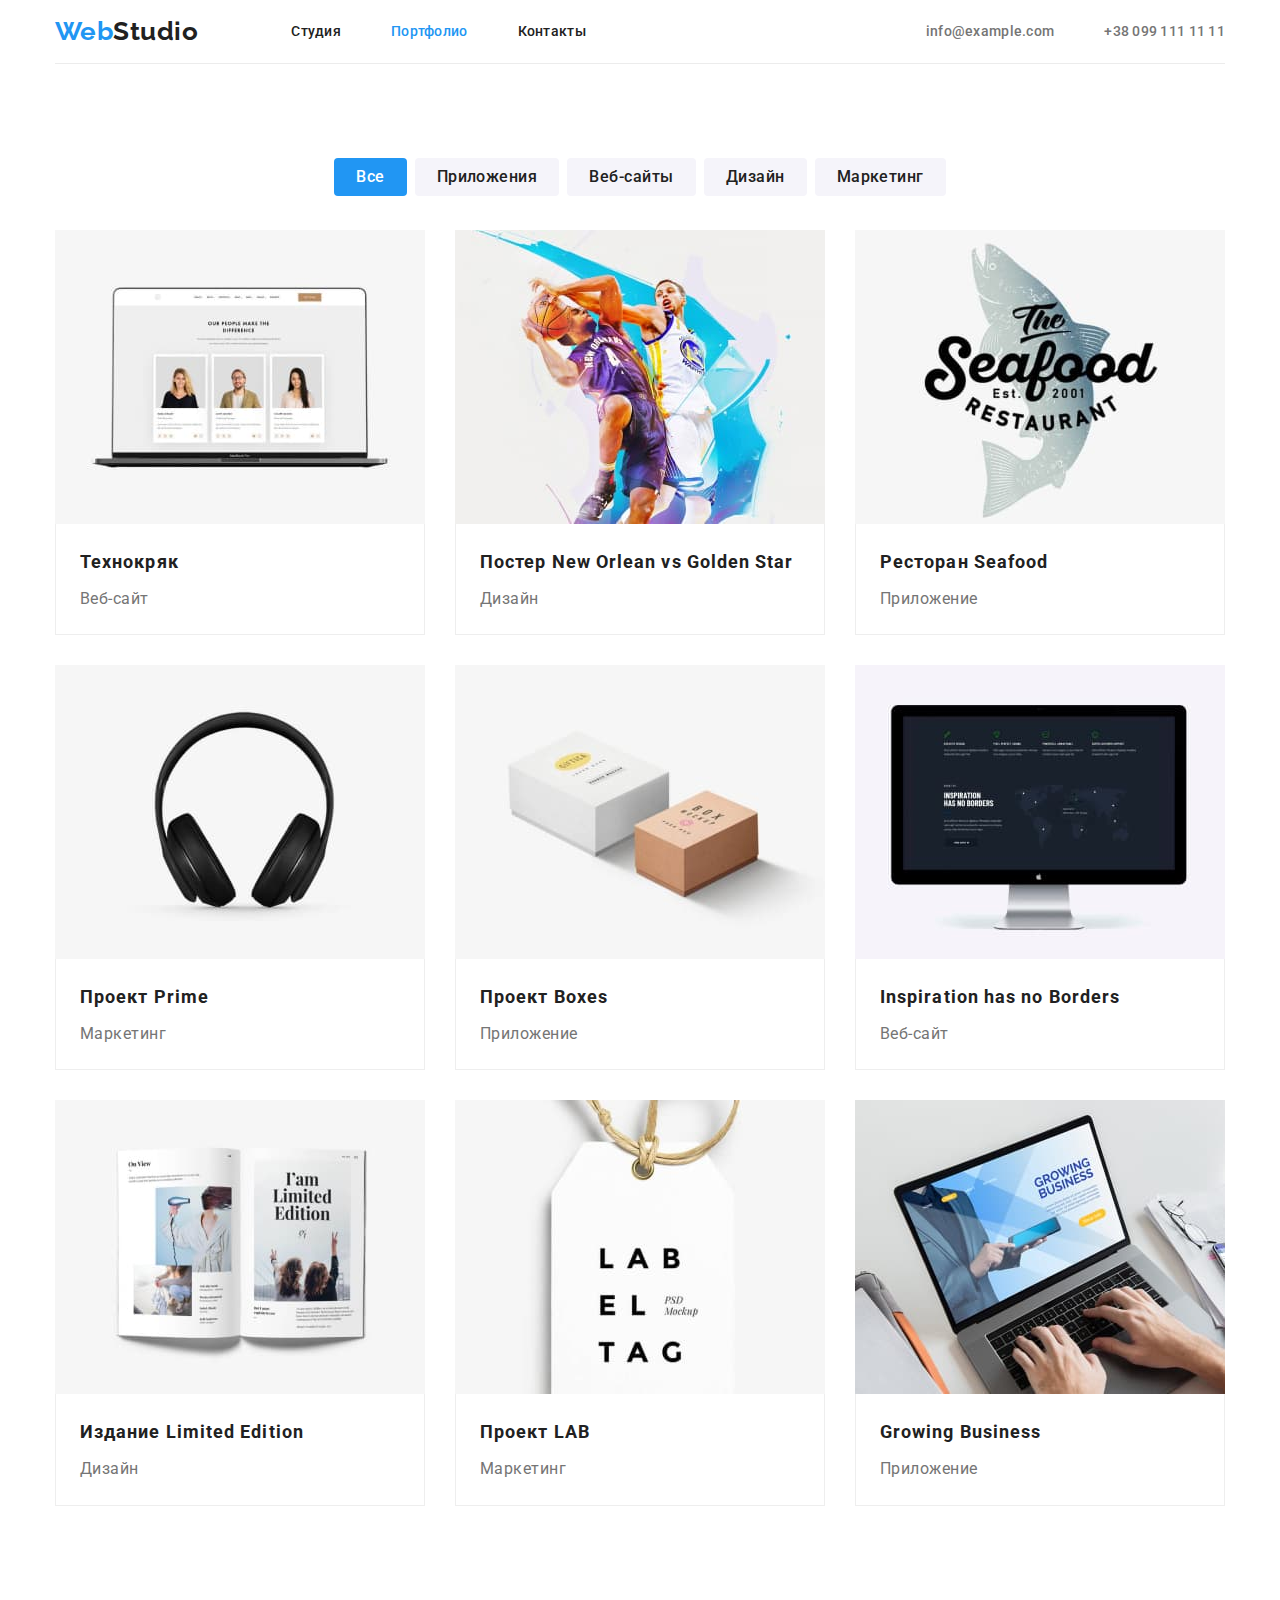
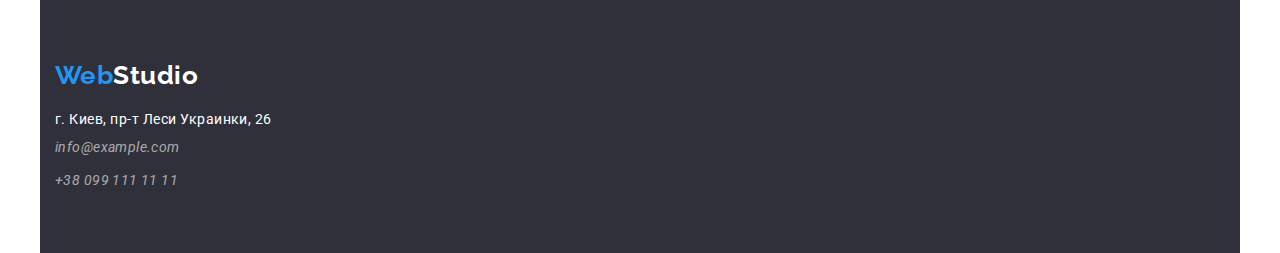
==== portfolio.html @ 0616fca8 "hw-3 31.10" ====
<!DOCTYPE html>
<html lang="en">
  <head>
    <meta charset="UTF-8" />
    <meta http-equiv="X-UA-Compatible" content="IE=edge" />
    <meta name="viewport" content="width=device-width, initial-scale=1.0" />
    <link rel="preconnect" href="https://fonts.googleapis.com" />
    <link rel="preconnect" href="https://fonts.gstatic.com" crossorigin />
    <link rel="stylesheet" href="./css/modern-normalize.css" />
    <link
      href="https://fonts.googleapis.com/css2?family=Raleway:wght@700&family=Roboto:wght@400;500;700;900&display=swap"
      rel="stylesheet"
    />
    <link rel="stylesheet" href="./css/styles.css" />
    <title>Портфолио</title>
  </head>
  <body>
    <!--Шапка-->
    <header>
      <!--Навигация сайта-->
      <div class="container">
        <section class="section nav-header">
          <nav class="main-nav">
            <a href="#" class="logo"><span>Web</span>Studio</a>
            <ul class="nav list">
              <li class="nav-content">
                <a href="index.html" class="nav-title">Cтудия</a>
              </li>
              <li class="nav-content">
                <a href="portfolio.html" class="nav-title-page">Портфолио</a>
              </li>
              <li class="nav-content">
                <a href="#" class="nav-title">Контакты</a>
              </li>
            </ul>

            <!--Авторизация на сайте-->
            <ul class="auth-nav list">
              <li class="auth-nav-content">
                <a href="mailto:info@example.com" class="auth-nav-link"
                  >info@example.com</a
                >
              </li>
              <li class="auth-nav-content">
                <a href="tel:+380991111111" class="auth-nav-link"
                  >+38 099 111 11 11</a
                >
              </li>
            </ul>
          </nav>
        </section>
      </div>
    </header>

    <main>
      <div class="container">
        <section class="section">
          <div class="filter-header">
            <h1 class="visually-hidden">Портфолио</h1>
            <!--Фильтр-->
            <h2 class="visually-hidden">наши работы</h2>
            <ul class="filter list">
              <li class="filter-link">
                <button class="filter-button-page" type="button">Все</button>
              </li>
              <li class="filter-link">
                <button class="filter-button" type="button">Приложения</button>
              </li>
              <li class="filter-link">
                <button class="filter-button" type="button">Веб-сайты</button>
              </li>
              <li class="filter-link">
                <button class="filter-button" type="button">Дизайн</button>
              </li>
              <li class="filter-link">
                <button class="filter-button" type="button">Маркетинг</button>
              </li>
            </ul>
          </div>
          <!--Наши работы-->

          <div class="our-work-heading">
            <ul class="our-work list">
              <li class="our-work-link">
                <a href="#" class="our-work-heading">
                  <img
                    src=".//images/portfolio/desktop.jpg"
                    alt="Ноутбук"
                    width="370"
                  />
                  <div class="poster-title">
                    <h3 class="our-work-title">Технокряк</h3>
                    <p class="our-work-text">Веб-сайт</p>
                  </div>
                </a>
              </li>

              <li class="our-work-link">
                <a href="#" class="our-work-heading">
                  <img
                    src=".//images/portfolio/basketball_players.jpg"
                    alt="Баскетболисты"
                    width="370"
                  />
                  <div class="poster-title">
                    <h3 class="our-work-title">
                      Постер New Orlean vs Golden Star
                    </h3>
                    <p class="our-work-text">Дизайн</p>
                  </div>
                </a>
              </li>

              <li class="our-work-link">
                <a href="#" class="our-work-heading">
                  <img
                    src=".//images/portfolio/logo_restaurant.jpg"
                    alt="Ресторан Seafood"
                    width="370"
                  />
                  <div class="poster-title">
                    <h3 class="our-work-title">Ресторан Seafood</h3>
                    <p class="our-work-text">Приложение</p>
                  </div>
                </a>
              </li>

              <li class="our-work-link">
                <a href="#" class="our-work-heading">
                  <img
                    src=".//images/portfolio/headphones.jpg"
                    alt="Проект Prime"
                    width="370"
                  />
                  <div class="poster-title">
                    <h3 class="our-work-title">Проект Prime</h3>
                    <p class="our-work-text">Маркетинг</p>
                  </div>
                </a>
              </li>

              <li class="our-work-link">
                <a href="#" class="our-work-heading">
                  <img
                    src=".//images/portfolio/two_boxes.jpg"
                    alt="Проект Boxes"
                    width="370"
                  />
                  <div class="poster-title">
                    <h3 class="our-work-title">Проект Boxes</h3>
                    <p class="our-work-text">Приложение</p>
                  </div>
                </a>
              </li>

              <li class="our-work-link">
                <a href="#" class="our-work-heading">
                  <img
                    src=".//images/portfolio/monoblock.jpg"
                    alt="Моноблок"
                    width="370"
                  />
                  <div class="poster-title">
                    <h3 class="our-work-title">Inspiration has no Borders</h3>
                    <p class="our-work-text">Веб-сайт</p>
                  </div>
                </a>
              </li>

              <li class="our-work-link">
                <a href="#" class="our-work-heading">
                  <img
                    src=".//images/portfolio/magazine.jpg"
                    alt="Журнал"
                    width="370"
                  />
                  <div class="poster-title">
                    <h3 class="our-work-title">Издание Limited Edition</h3>
                    <p class="our-work-text">Дизайн</p>
                  </div>
                </a>
              </li>

              <li class="our-work-link">
                <a href="#" class="our-work-heading">
                  <img
                    src=".//images/portfolio/plate.jpg"
                    alt="Табличка"
                    width="370"
                  />
                  <div class="poster-title">
                    <h3 class="our-work-title">Проект LAB</h3>
                    <p class="our-work-text">Маркетинг</p>
                  </div>
                </a>
              </li>

              <li class="our-work-link">
                <a href="#" class="our-work-heading">
                  <img
                    src=".//images/portfolio/working_on_a_laptop.jpg"
                    alt="Работа на ноутбуке"
                    width="370"
                  />
                  <div class="poster-title">
                    <h3 class="our-work-title">Growing Business</h3>
                    <p class="our-work-text">Приложение</p>
                  </div>
                </a>
              </li>
            </ul>
          </div>
        </section>
      </div>
    </main>
    <!--Подвал-->
    <footer class="footer container">
      <container class="footer-heading">
        <a href="#" class="logo-footer"><span>Web</span>Studio</a>
        <address>
          <p class="address-footer">г. Киев, пр-т Леси Украинки, 26</p>
          <ul class="footer-info list">
            <li class="link">
              <a href="mailto:info@example.com" class="footer-info-link"
                >info@example.com</a
              >
            </li>
            <li class="link">
              <a href="tel:+380991111111" class="footer-info-link"
                >+38 099 111 11 11</a
              >
            </li>
          </ul>
        </address>
      </container>
    </footer>
  </body>
</html>
---- css/styles.css ----
:root {
    --primary-text-color: #757575;
    --secondary-text-color: #212121;
    --accent: #2196f3;
    --pirmary-background-color: #ffff;
    --secondary-background-color: #f5f4fa;
    --third-background-color: #2F303A;
}

html {
    box-sizing: border-box;
}

*, *::before, *::after {
    box-sizing: inherit;
}

h1, h2, h3, p, ul {
    margin: 0;
    padding: 0;
}

body {
    background-color: var(--pirmary-background-color);
    color: var(--primary-text-color);
    font-family: roboto, sans-serif;
    letter-spacing: 0.03em;
}

img {
    max-width: 100%;
    display: block;
}

.container {
    width: 1200px;
    margin: 0 auto;
    padding: 0px 15px;
}

.section {
    padding-top: 94px;
    padding-bottom: 94px;
}

.list {
    list-style: none;
}

.visually-hidden {
    position: absolute;
    width: 1px;
    height: 1px;
    margin: -1px;
    border: 0;
    padding: 0;
    white-space: nowrap;
    clip-path: inset(100%);
    clip: rect(0 0 0 0);
    overflow: hidden;
}

/*Навигация сайта*/

.main-nav {
    display: flex;
    align-items: center;
    padding: 16px 0px;
    border-bottom: 1px solid #ECECEC;
}

.nav {
    display: flex;
}

.nav-header {
    padding-bottom: 0px;
    padding-top: 0px;
}

.nav-title {
    color: var(--secondary-text-color);
    text-decoration: none;
    font-weight: 500;
    Font-size: 14px;
    Line-height: 1.33;
    Letter-spacing: 0.02em;
}

.nav-content {
    margin-right: 50px;
}

.nav-content:last-child {
    margin-right: 0px;
}

.nav-title-page {
    color: var(--accent);
    text-decoration: none;
    font-weight: 500;
    Font-size: 14px;
    Line-height: 1.33;
    Letter-spacing: 0.02em;
}

.nav-title:hover, .nav-title:focus {
    color: var(--accent);
}

.logo {
    margin-right: 93px;
    color: var(--secondary-text-color);
    Font-family: Raleway, sans-serif;
    font-weight: 700;
    Font-size: 26px;
    Line-height: 1.19;
    text-decoration: none;
}

.logo span {
    color: var(--accent);
}

/*Авторизация на сайте*/

.auth-nav {
    display: flex;
    margin-left: auto;
}

.auth-nav-content {
    margin-right: 50px;
}

.auth-nav-content:last-child {
    margin-right: 0px;
}

.auth-nav a {
    color: var(--primary-text-color);
    text-decoration: none;
    font-weight: 500;
    Font-size: 14px;
    Line-height: 1.33;
    Letter-spacing: 0.02em;
}

.auth-nav a:focus, .auth-nav a:hover {
    color: var(--accent);
}

/*Содержание сайта*/

/*заголовок*/

.page-heading {
    background-color: var(--third-background-color);
    text-align: center;
    margin: auto;
    padding-top: 200px;
    padding-bottom: 200px;
}

.page-title {
    max-width: 696px;
    margin: auto;
    text-transform: uppercase;
    color: var(--pirmary-background-color);
    Font-size: 44px;
    font-weight: 900;
    Line-height: 1.37;
    Letter-spacing: 0.06em;
}

.button-heading {
    margin-top: 30px;
    padding-top: 10px;
    padding-bottom: 10px;
    padding-left: 32px;
    padding-right: 32px;
    border-radius: 4px;
    font-weight: 700;
    Font-size: 16px;
    Line-height: 1.9;
    background-color: var(--accent);
    color: var(--pirmary-background-color);
    font-family: roboto, sans-serif;
    letter-spacing: 0.06em;
    cursor: pointer;
    border: none;
}

.button-heading:hover, .button-heading:focus {
    background-color: #188CE8
}

/*Наши преимущества*/

.benefits {
    padding-bottom: 0px;
}

.our-benefits-heading {
    display: flex;
}

.our-benefits-heading li {
    margin-right: 30px;
    max-width: 270px;
    justify-content: space-around
}

.our-benefits-heading li:last-child {
    margin-right: 0px;
}

.our-benefits-list {
    color: var(--secondary-text-color);
    font-weight: 700;
    Font-size: 14px;
    Line-height: 1.33;
    text-transform: uppercase;
}

.our-benefits-text {
    margin-top: 10px;
    Font-size: 14px;
    Line-height: 1.71;
}

/*Наша дейстельность*/

.activity-header {
    padding-top: 0px;
}

.our-activity-title {
    font-weight: 700;
    Font-size: 36px;
    Line-height: 1.17;
    color: var(--secondary-text-color);
    text-align: center;
}

.our-activity {
    margin-top: 50px;
    display: flex;
    justify-content: center;
}

.our-activity-item {
    margin-right: 30px;
}

.our-activity-item:last-child {
    margin-right: 0px;
}

/*Наша команда*/

.our-team {
    background-color: var(--secondary-background-color);
}

.team-members-heading {
    color: var(--secondary-text-color);
}

.our-team-title {
    font-weight: 700;
    Font-size: 36px;
    Line-height: 1.17;
    color: var(--secondary-text-color);
    text-align: center;
}

.team-members {
    max-width: 270px;
}

.our-team-heading {
    margin-top: 50px;
    display: flex;
    justify-content: center;
    align-items: center;
}

.team-members {
    border-radius: 4px;
    max-width: 270px;
    margin-right: 30px;
    background-color: var(--pirmary-background-color);
}

.team-members:last-child {
    margin-right: 0px;
}

.team-members-title {
    margin-top: 30px;
    font-weight: 500;
    font-size: 16px;
    line-height: 1.19;
    color: var(--secondary-text-color);
    text-align: center;
}

.team-members-text {
    margin-top: 10px;
    padding-bottom: 30px;
    font-size: 16px;
    line-height: 1.19;
    text-align: center;
}

/*Подвал*/

.footer {
    background-color: var(--third-background-color);
    padding-top: 60px;
    padding-bottom: 60px;
}

.logo-footer {
    color: var(--pirmary-background-color);
    Font-family: Raleway, sans-serif;
    font-weight: 700;
    Font-size: 26px;
    Line-height: 1.19;
    text-decoration: none;
}

.logo-footer span {
    color: var(--accent);
}

.footer p {
    color: var(--pirmary-background-color);
}

.footer-info-link {
    color: rgba(255, 255, 255, 0.6);
    text-decoration: none;
}

.footer-info-link:focus, .footer-info-link:hover {
    color: var(--pirmary-background-color);
}

.footer-info .link {
    margin-top: 9px;
}

.footer-info .link a {
    font-Size: 14px;
    line-height: 1.7;
    letter-spacing: 0.03em;
}

.address-footer {
    margin-top: 20px;
    font-size: 14px;
    line-height: 1.17;
    font-style: normal;
}

/*-----------------------------------------------*/

/*Портфолио*/

/*Фильтр*/

/*Наши работы*/

.our-work-heading {
    text-decoration: none;
}

.filter {
    display: flex;
    justify-content: center;
}

.filter-link {
    margin-right: 8px;
}

.filter-link:last-child {
    margin-right: 0px;
}

.filter-button {
    padding: 6px 22px;
    border-radius: 4px;
    background-color: var(--secondary-background-color);
    color: var(--secondary-text-color);
    cursor: pointer;
    border: none;
    font-family: Roboto, sans-serif;
    font-weight: 500;
    font-size: 16px;
    line-height: 1.6;
    letter-spacing: 0.03em;
}

.filter-button:hover {
    color: var(--pirmary-background-color);
    background-color: var(--accent);
}

.filter-button-page {
    padding: 6px 22px;
    border-radius: 4px;
    background-color: var(--accent);
    color: var(--pirmary-background-color);
    cursor: pointer;
    border: none;
    font-family: Roboto, sans-serif;
    font-weight: 500;
    font-size: 16px;
    line-height: 1.6;
    letter-spacing: 0.03em;
}

.our-work {
    padding: 0;
    margin: 0;
    display: flex;
    flex-wrap: wrap;
    margin-top: -30px;
    margin-left: -30px;
}

.our-work-heading {
    margin-top: 34px;
    margin-left: auto;
    margin-right: auto;
}

.our-work-link {
    flex-basis: calc(100% /3 -30px);
    margin-top: 30px;
    margin-left: 30px;
}

.poster-title {
    padding: 20px 24px;
    border-right: 1px solid #EEEEEE;
    border-bottom: 1px solid #EEEEEE;
    border-left: 1px solid #EEEEEE;
}

.our-work-title {
    color: var(--secondary-text-color);
    font-weight: 700;
    font-size: 18px;
    line-height: 2;
    Letter-spacing: 0.06em;
}

.our-work-text {
    margin-top: 4px;
    color: var(--primary-text-color);
    font-size: 16px;
    line-height: 1.9;
}
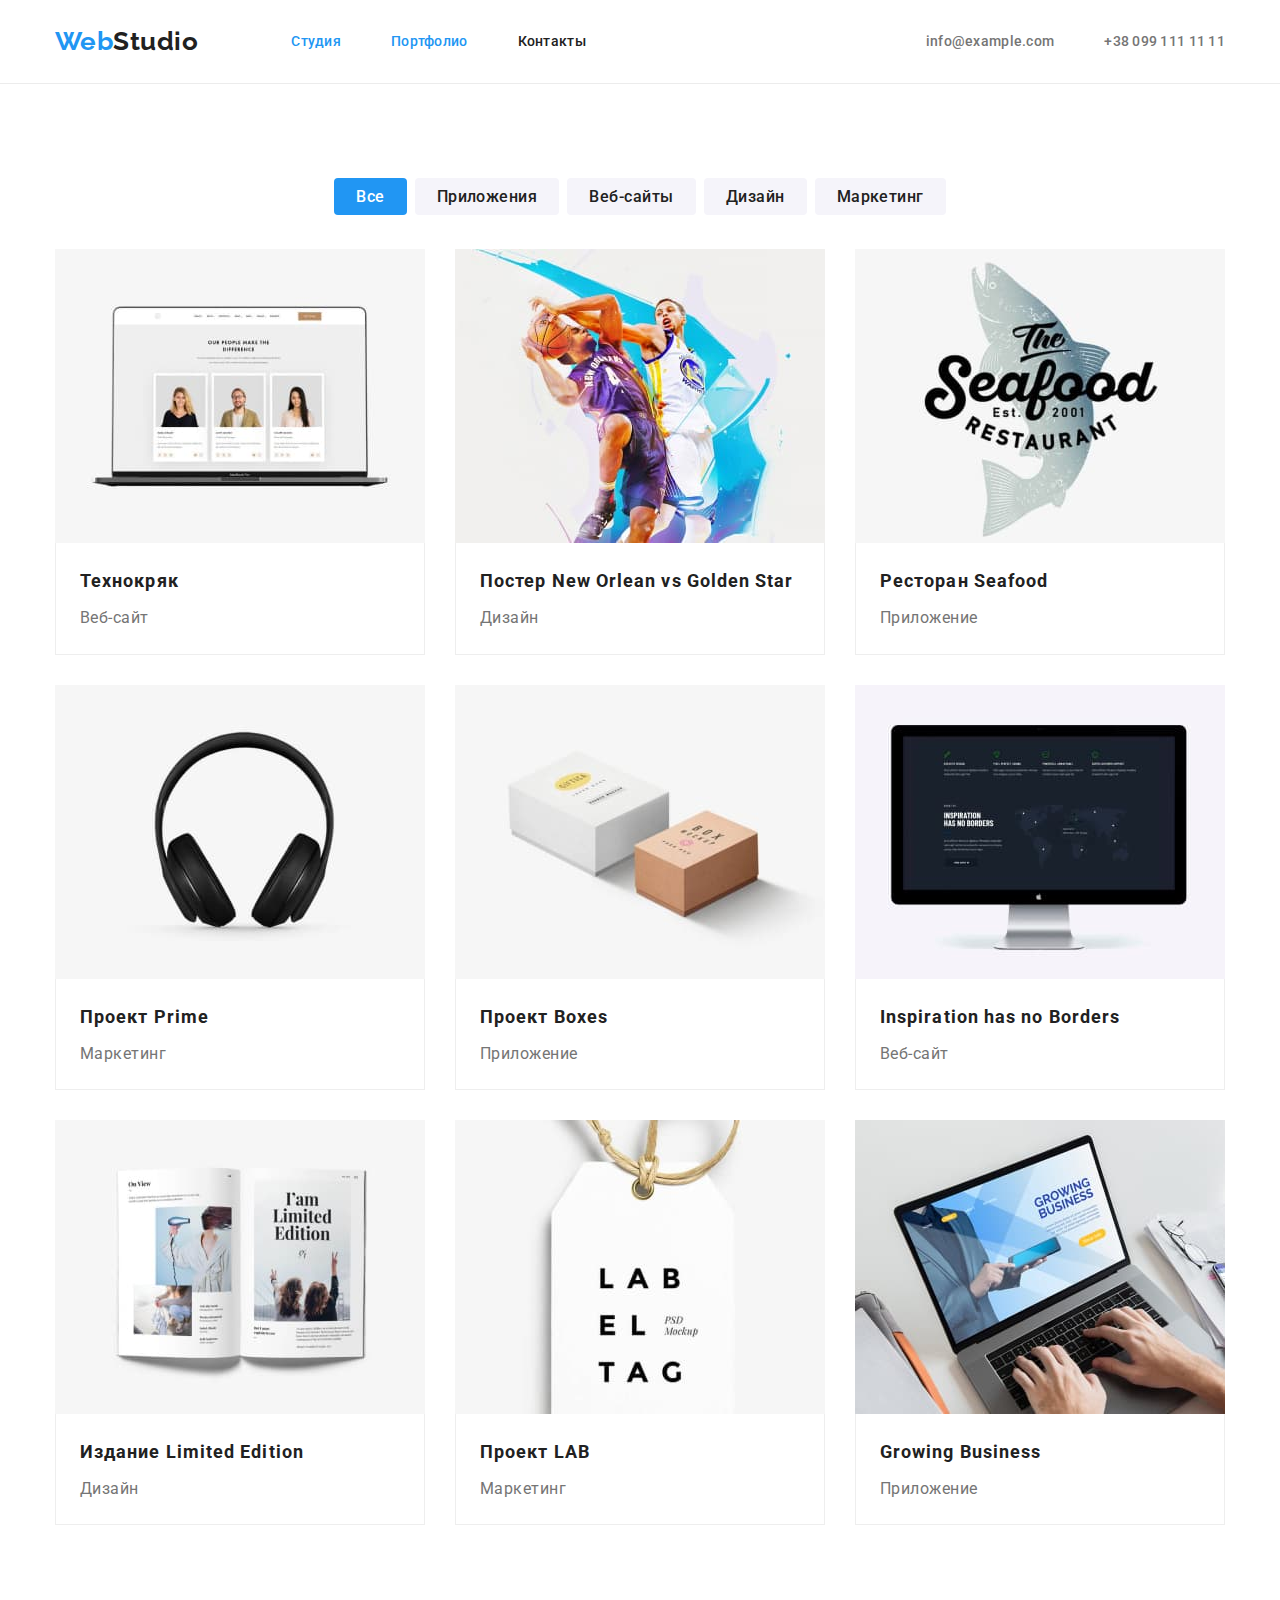
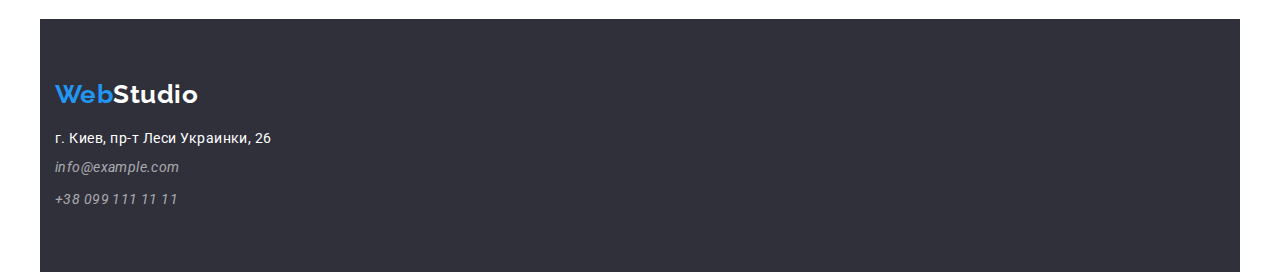
==== commit 4eaaaa93: "01/11/var2" ====
--- a/portfolio.html
+++ b/portfolio.html
@@ -19,12 +19,12 @@
     <header>
       <!--Навигация сайта-->
       <div class="container">
-        <section class="section nav-header">
+        <div class="header">
           <nav class="main-nav">
             <a href="#" class="logo"><span>Web</span>Studio</a>
             <ul class="nav list">
               <li class="nav-content">
-                <a href="index.html" class="nav-title">Cтудия</a>
+                <a href="index.html" class="nav-title-page">Cтудия</a>
               </li>
               <li class="nav-content">
                 <a href="portfolio.html" class="nav-title-page">Портфолио</a>
@@ -33,28 +33,27 @@
                 <a href="#" class="nav-title">Контакты</a>
               </li>
             </ul>
-
-            <!--Авторизация на сайте-->
-            <ul class="auth-nav list">
-              <li class="auth-nav-content">
-                <a href="mailto:info@example.com" class="auth-nav-link"
-                  >info@example.com</a
-                >
-              </li>
-              <li class="auth-nav-content">
-                <a href="tel:+380991111111" class="auth-nav-link"
-                  >+38 099 111 11 11</a
-                >
-              </li>
-            </ul>
           </nav>
-        </section>
+          <!--Авторизация на сайте-->
+          <ul class="auth-nav list">
+            <li class="auth-nav-content">
+              <a href="mailto:info@example.com" class="auth-nav-link"
+                >info@example.com</a
+              >
+            </li>
+            <li class="auth-nav-content">
+              <a href="tel:+380991111111" class="auth-nav-link"
+                >+38 099 111 11 11</a
+              >
+            </li>
+          </ul>
+        </div>
       </div>
     </header>
 
     <main>
-      <div class="container">
-        <section class="section">
+      <section class="section">
+        <div class="container">
           <div class="filter-header">
             <h1 class="visually-hidden">Портфолио</h1>
             <!--Фильтр-->
@@ -210,12 +209,12 @@
               </li>
             </ul>
           </div>
-        </section>
-      </div>
+        </div>
+      </section>
     </main>
     <!--Подвал-->
     <footer class="footer container">
-      <container class="footer-heading">
+      <div class="footer-heading">
         <a href="#" class="logo-footer"><span>Web</span>Studio</a>
         <address>
           <p class="address-footer">г. Киев, пр-т Леси Украинки, 26</p>
@@ -232,7 +231,7 @@
             </li>
           </ul>
         </address>
-      </container>
+      </div>
     </footer>
   </body>
 </html>
--- a/css/styles.css
+++ b/css/styles.css
@@ -25,6 +25,14 @@
     color: var(--primary-text-color);
     font-family: roboto, sans-serif;
     letter-spacing: 0.03em;
+}
+
+header {
+    border-bottom: 1px solid #ECECEC;
+}
+
+.header {
+    display: flex;
 }
 
 img {
@@ -62,23 +70,23 @@
 
 /*Навигация сайта*/
 
+.header {
+    display: inline-block;
+    display: flex;
+}
+
+.nav {
+    display: flex;
+}
+
 .main-nav {
     display: flex;
     align-items: center;
-    padding: 16px 0px;
-    border-bottom: 1px solid #ECECEC;
-}
-
-.nav {
-    display: flex;
-}
-
-.nav-header {
-    padding-bottom: 0px;
-    padding-top: 0px;
 }
 
 .nav-title {
+    padding: 32px 0;
+    display: block;
     color: var(--secondary-text-color);
     text-decoration: none;
     font-weight: 500;
@@ -96,6 +104,8 @@
 }
 
 .nav-title-page {
+    padding: 32px 0;
+    display: block;
     color: var(--accent);
     text-decoration: none;
     font-weight: 500;
@@ -109,6 +119,8 @@
 }
 
 .logo {
+    align-items: center;
+    display: block;
     margin-right: 93px;
     color: var(--secondary-text-color);
     Font-family: Raleway, sans-serif;
@@ -127,6 +139,7 @@
 .auth-nav {
     display: flex;
     margin-left: auto;
+    align-items: center;
 }
 
 .auth-nav-content {
@@ -154,12 +167,15 @@
 
 /*заголовок*/
 
+.heading {
+    background-color: var(--third-background-color);
+    padding-top: 200px;
+    padding-bottom: 200px;
+}
+
 .page-heading {
-    background-color: var(--third-background-color);
     text-align: center;
     margin: auto;
-    padding-top: 200px;
-    padding-bottom: 200px;
 }
 
 .page-title {
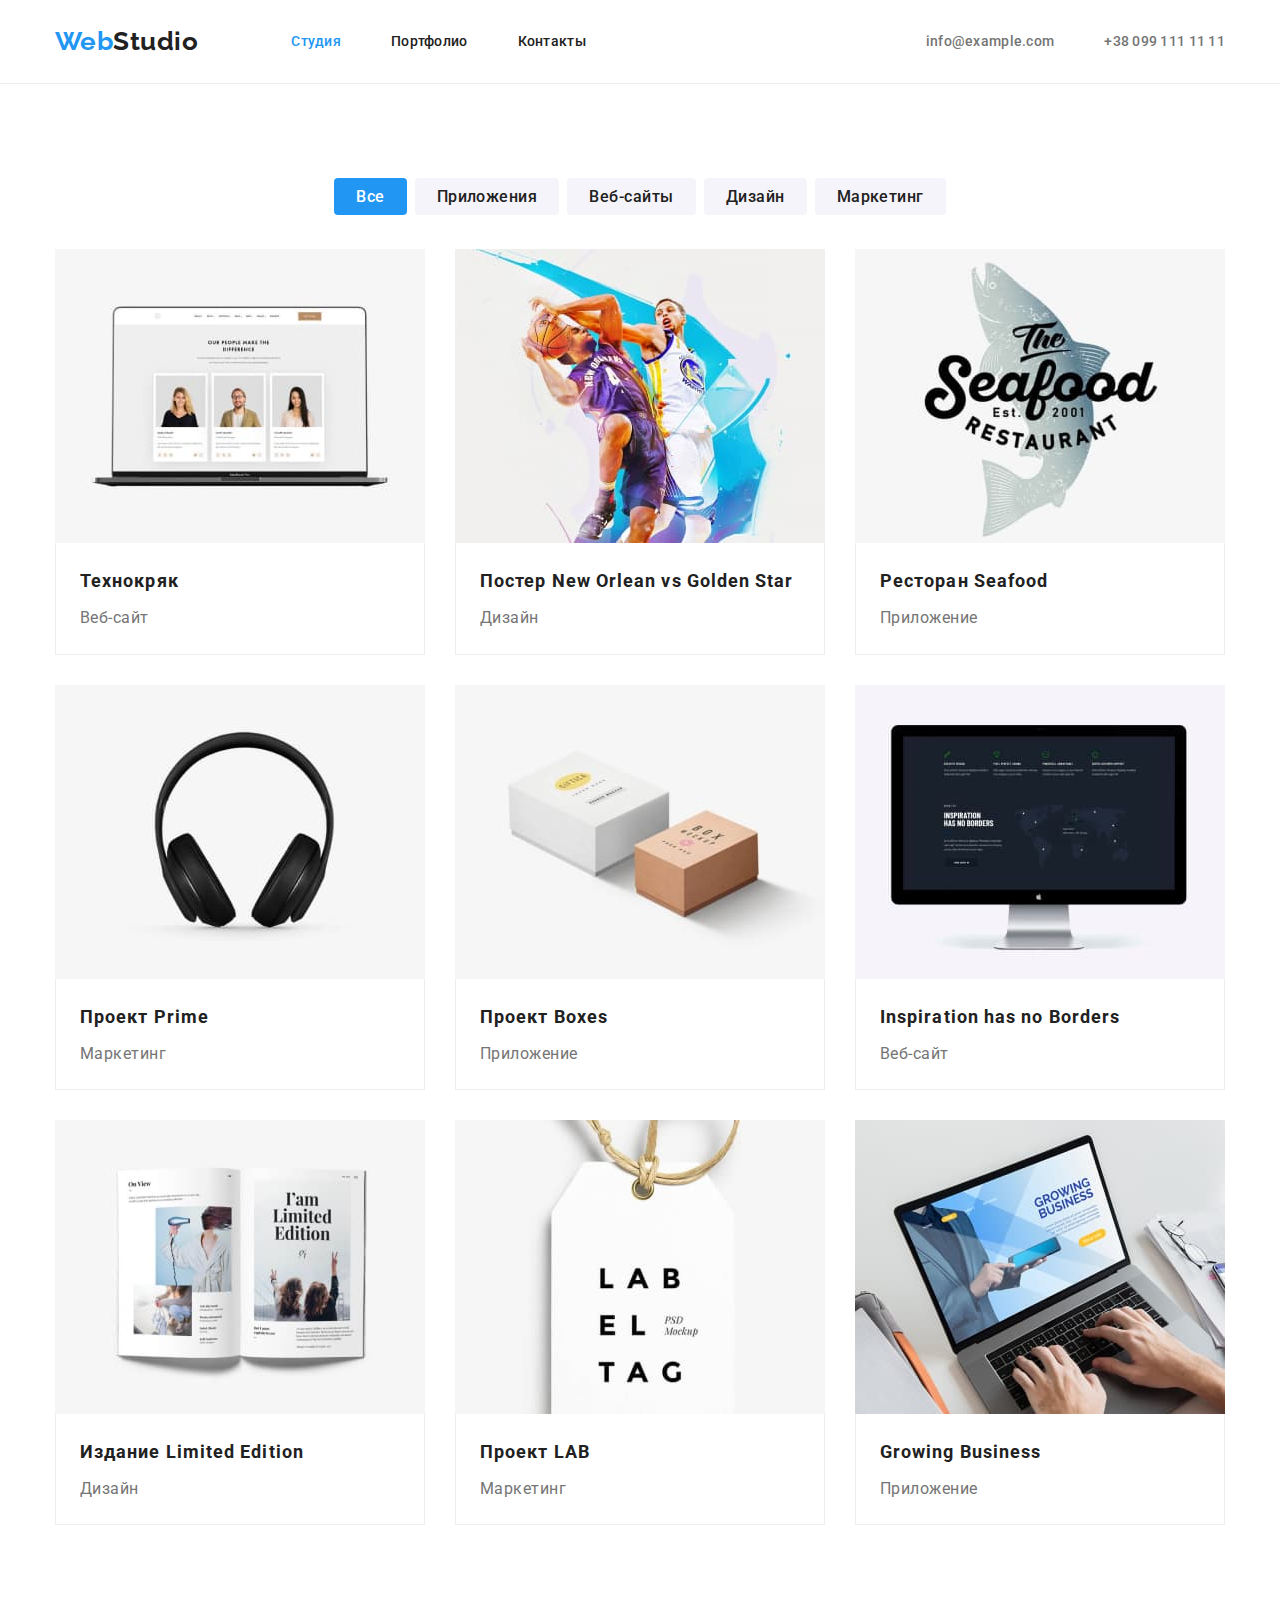
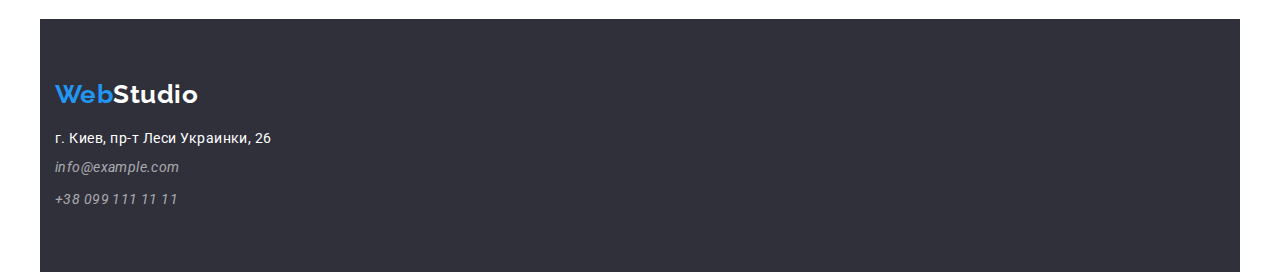
==== commit 29ea7fe0: "Update portfolio.html" ====
--- a/portfolio.html
+++ b/portfolio.html
@@ -27,7 +27,7 @@
                 <a href="index.html" class="nav-title-page">Cтудия</a>
               </li>
               <li class="nav-content">
-                <a href="portfolio.html" class="nav-title-page">Портфолио</a>
+                <a href="portfolio.html" class="nav-title">Портфолио</a>
               </li>
               <li class="nav-content">
                 <a href="#" class="nav-title">Контакты</a>
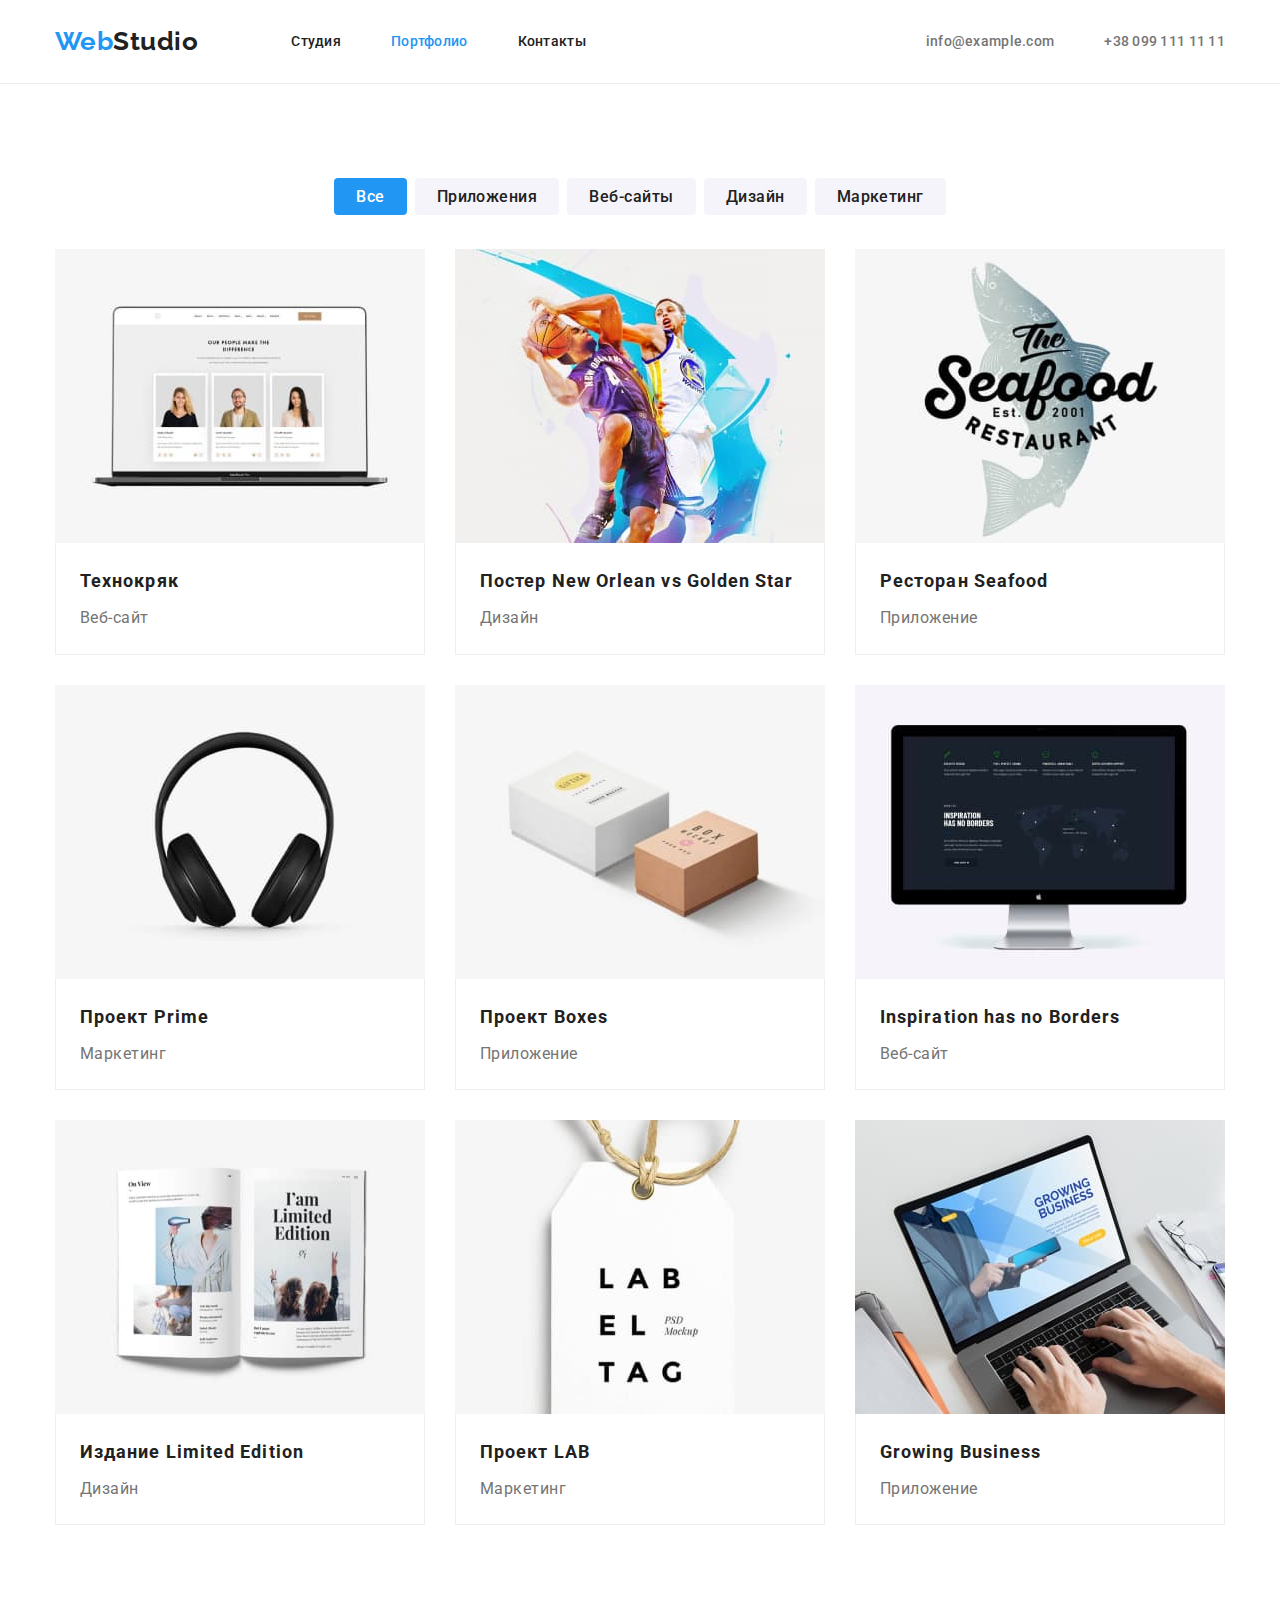
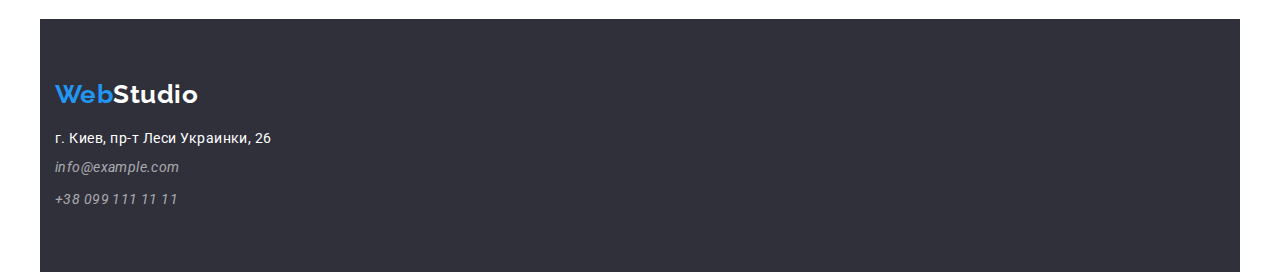
==== commit 9ccceecd: "Update portfolio.html" ====
--- a/portfolio.html
+++ b/portfolio.html
@@ -24,10 +24,10 @@
             <a href="#" class="logo"><span>Web</span>Studio</a>
             <ul class="nav list">
               <li class="nav-content">
-                <a href="index.html" class="nav-title-page">Cтудия</a>
+                <a href="index.html" class="nav-title">Cтудия</a>
               </li>
               <li class="nav-content">
-                <a href="portfolio.html" class="nav-title">Портфолио</a>
+                <a href="portfolio.html" class="nav-title-page">Портфолио</a>
               </li>
               <li class="nav-content">
                 <a href="#" class="nav-title">Контакты</a>
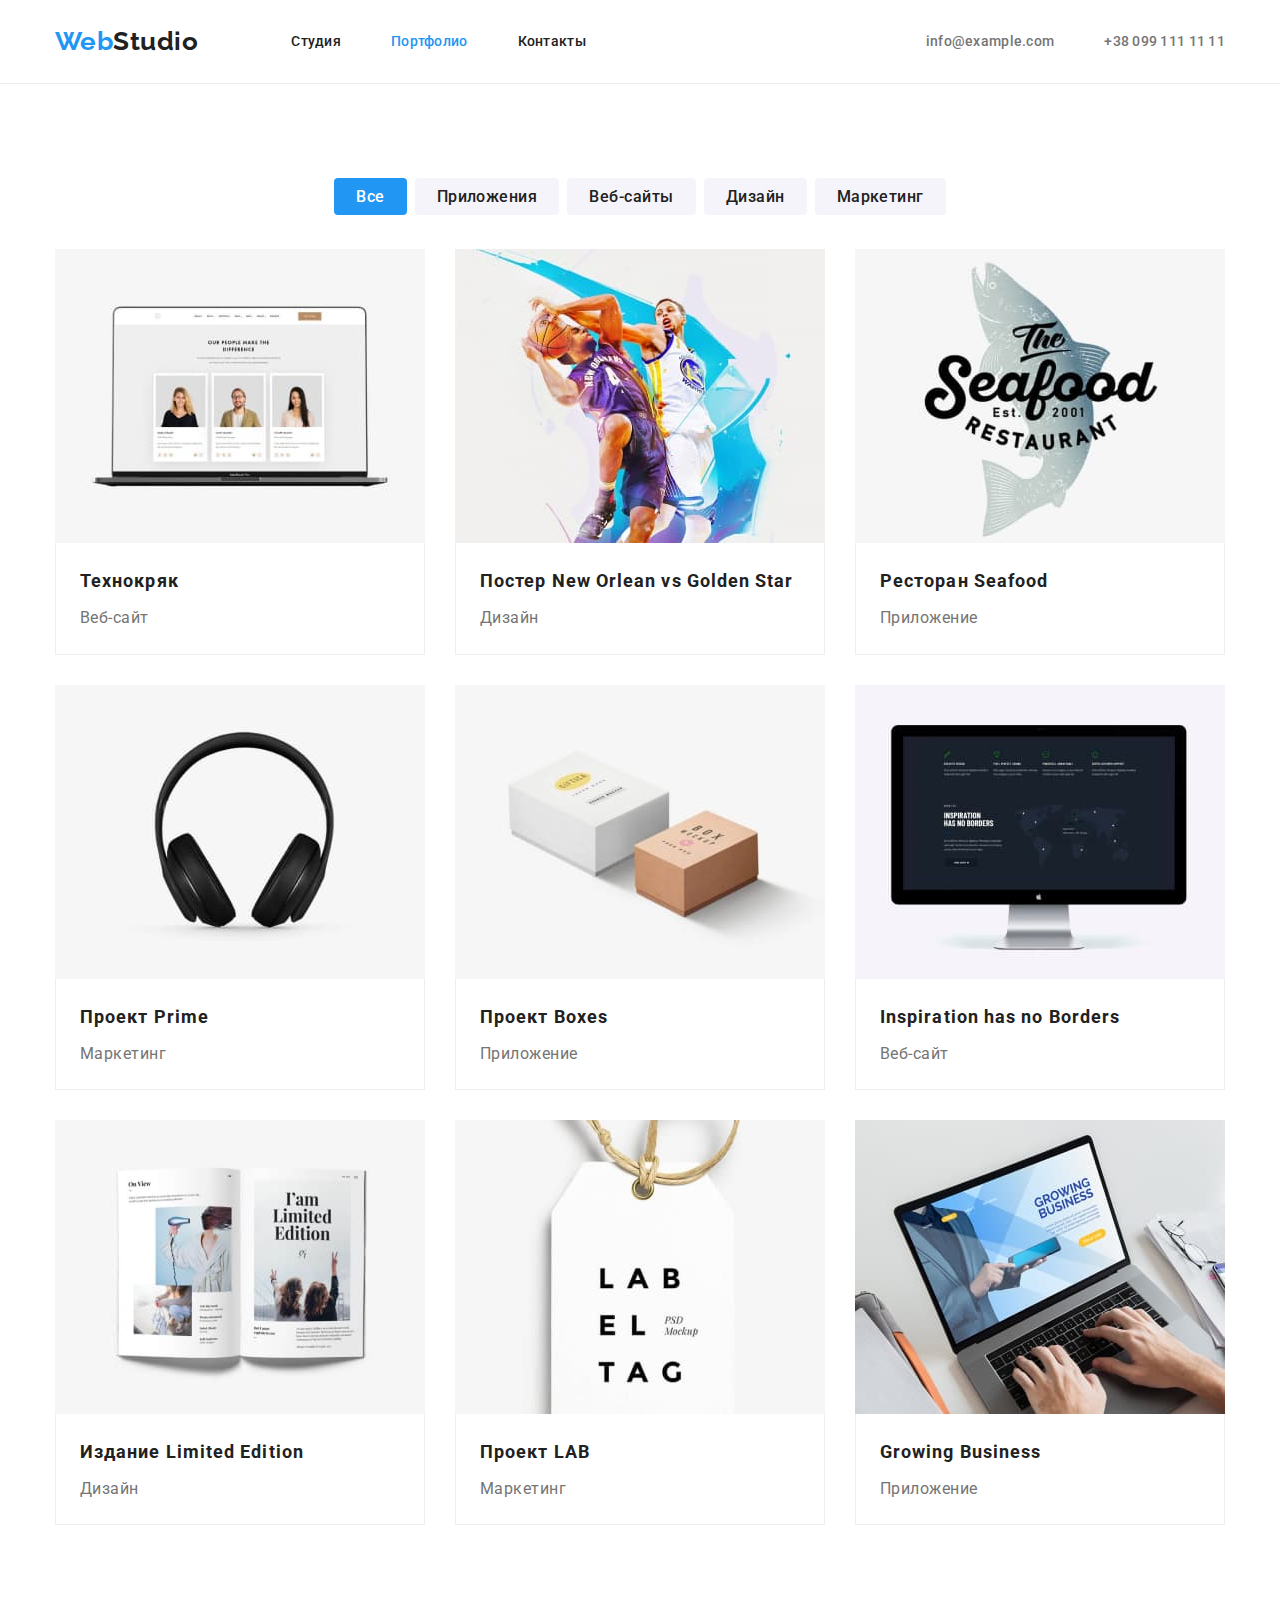
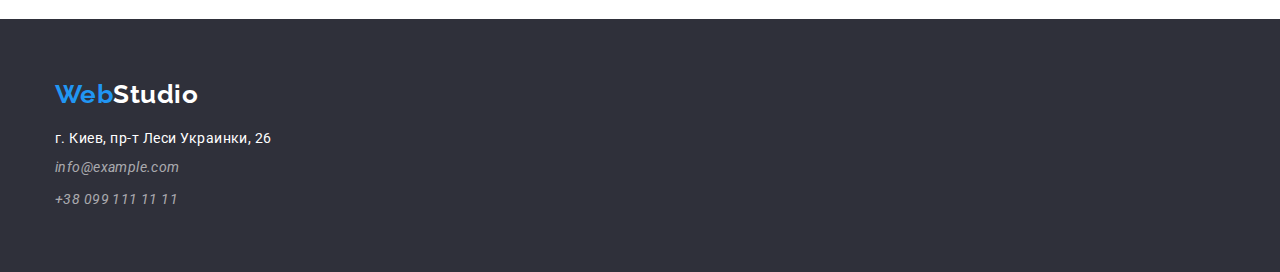
==== commit a7d55aec: "01/11/ver2" ====
--- a/portfolio.html
+++ b/portfolio.html
@@ -213,24 +213,26 @@
       </section>
     </main>
     <!--Подвал-->
-    <footer class="footer container">
-      <div class="footer-heading">
-        <a href="#" class="logo-footer"><span>Web</span>Studio</a>
-        <address>
-          <p class="address-footer">г. Киев, пр-т Леси Украинки, 26</p>
-          <ul class="footer-info list">
-            <li class="link">
-              <a href="mailto:info@example.com" class="footer-info-link"
-                >info@example.com</a
-              >
-            </li>
-            <li class="link">
-              <a href="tel:+380991111111" class="footer-info-link"
-                >+38 099 111 11 11</a
-              >
-            </li>
-          </ul>
-        </address>
+    <footer class="footer">
+      <div class="container">
+        <div class="footer-heading">
+          <a href="#" class="logo-footer"><span>Web</span>Studio</a>
+          <address>
+            <p class="address-footer">г. Киев, пр-т Леси Украинки, 26</p>
+            <ul class="footer-info list">
+              <li class="link">
+                <a href="mailto:info@example.com" class="footer-info-link"
+                  >info@example.com</a
+                >
+              </li>
+              <li class="link">
+                <a href="tel:+380991111111" class="footer-info-link"
+                  >+38 099 111 11 11</a
+                >
+              </li>
+            </ul>
+          </address>
+        </div>
       </div>
     </footer>
   </body>
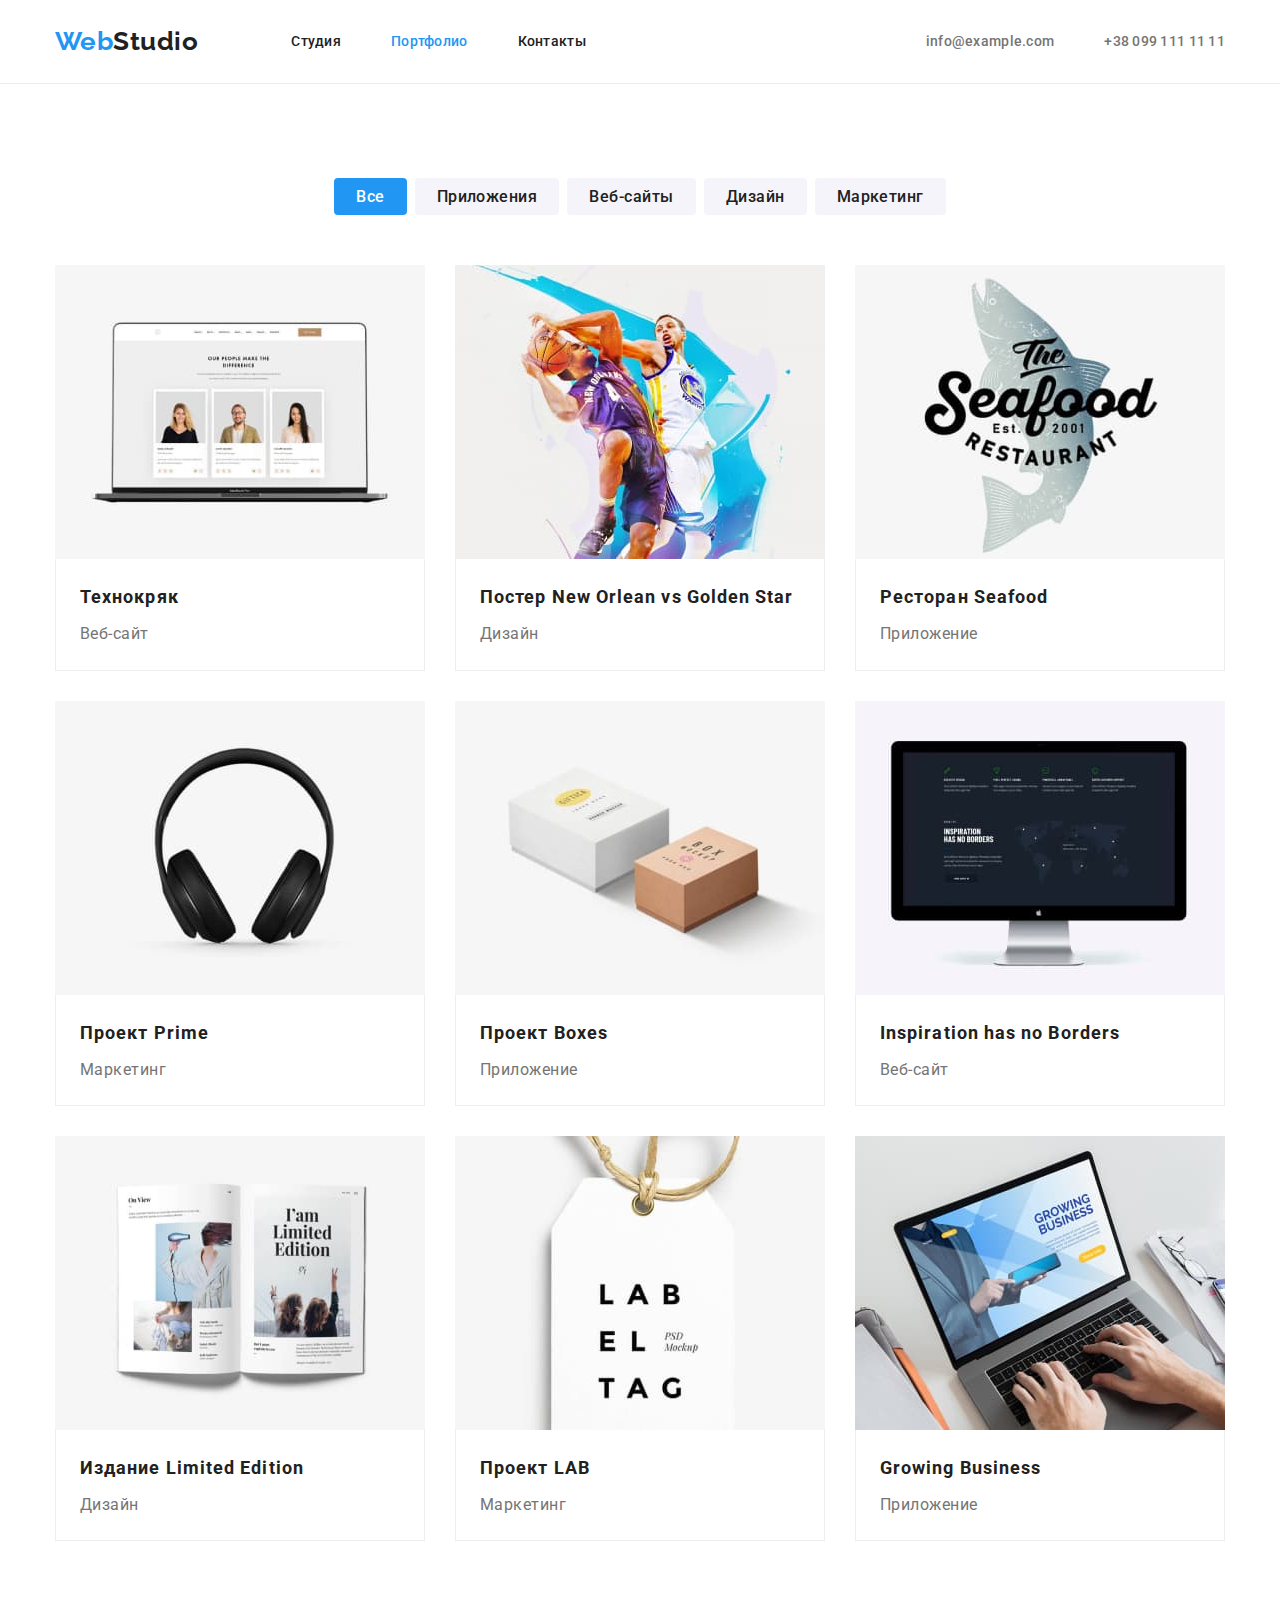
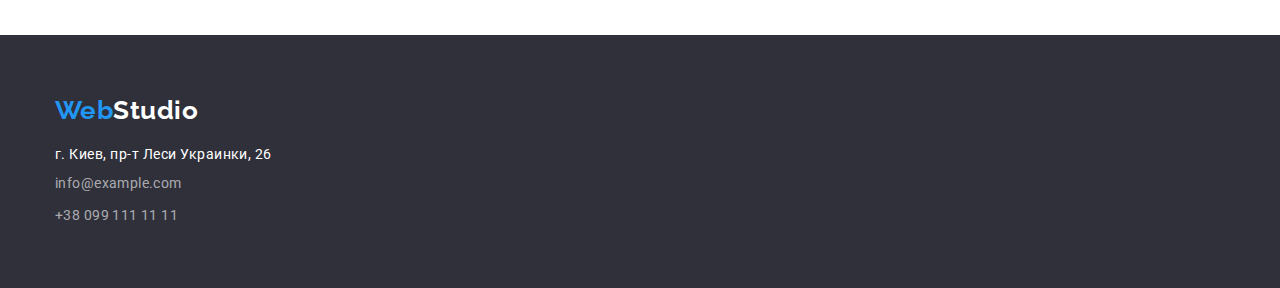
==== commit 40089c88: "02/11/3" ====
--- a/portfolio.html
+++ b/portfolio.html
@@ -18,221 +18,213 @@
     <!--Шапка-->
     <header>
       <!--Навигация сайта-->
-      <div class="container">
-        <div class="header">
-          <nav class="main-nav">
-            <a href="#" class="logo"><span>Web</span>Studio</a>
-            <ul class="nav list">
-              <li class="nav-content">
-                <a href="index.html" class="nav-title">Cтудия</a>
-              </li>
-              <li class="nav-content">
-                <a href="portfolio.html" class="nav-title-page">Портфолио</a>
-              </li>
-              <li class="nav-content">
-                <a href="#" class="nav-title">Контакты</a>
-              </li>
-            </ul>
-          </nav>
-          <!--Авторизация на сайте-->
-          <ul class="auth-nav list">
-            <li class="auth-nav-content">
-              <a href="mailto:info@example.com" class="auth-nav-link"
-                >info@example.com</a
-              >
-            </li>
-            <li class="auth-nav-content">
-              <a href="tel:+380991111111" class="auth-nav-link"
-                >+38 099 111 11 11</a
-              >
-            </li>
-          </ul>
-        </div>
+      <div class="container header">
+        <nav class="main-nav">
+          <a href="#" class="logo"><span>Web</span>Studio</a>
+          <ul class="nav list">
+            <li class="nav-content">
+              <a href="index.html" class="nav-title">Cтудия</a>
+            </li>
+            <li class="nav-content">
+              <a href="portfolio.html" class="nav-title-page">Портфолио</a>
+            </li>
+            <li class="nav-content">
+              <a href="#" class="nav-title">Контакты</a>
+            </li>
+          </ul>
+        </nav>
+        <!--Авторизация на сайте-->
+        <ul class="auth-nav list">
+          <li class="auth-nav-content">
+            <a href="mailto:info@example.com" class="auth-nav-link"
+              >info@example.com</a
+            >
+          </li>
+          <li class="auth-nav-content">
+            <a href="tel:+380991111111" class="auth-nav-link"
+              >+38 099 111 11 11</a
+            >
+          </li>
+        </ul>
       </div>
     </header>
 
     <main>
       <section class="section">
         <div class="container">
-          <div class="filter-header">
-            <h1 class="visually-hidden">Портфолио</h1>
-            <!--Фильтр-->
-            <h2 class="visually-hidden">наши работы</h2>
-            <ul class="filter list">
-              <li class="filter-link">
-                <button class="filter-button-page" type="button">Все</button>
-              </li>
-              <li class="filter-link">
-                <button class="filter-button" type="button">Приложения</button>
-              </li>
-              <li class="filter-link">
-                <button class="filter-button" type="button">Веб-сайты</button>
-              </li>
-              <li class="filter-link">
-                <button class="filter-button" type="button">Дизайн</button>
-              </li>
-              <li class="filter-link">
-                <button class="filter-button" type="button">Маркетинг</button>
-              </li>
-            </ul>
-          </div>
+          <h1 class="visually-hidden">Портфолио</h1>
+          <!--Фильтр-->
+          <h2 class="visually-hidden">наши работы</h2>
+          <ul class="filter list">
+            <li class="filter-link">
+              <button class="filter-button-page" type="button">Все</button>
+            </li>
+            <li class="filter-link">
+              <button class="filter-button" type="button">Приложения</button>
+            </li>
+            <li class="filter-link">
+              <button class="filter-button" type="button">Веб-сайты</button>
+            </li>
+            <li class="filter-link">
+              <button class="filter-button" type="button">Дизайн</button>
+            </li>
+            <li class="filter-link">
+              <button class="filter-button" type="button">Маркетинг</button>
+            </li>
+          </ul>
+
           <!--Наши работы-->
-
-          <div class="our-work-heading">
-            <ul class="our-work list">
-              <li class="our-work-link">
-                <a href="#" class="our-work-heading">
-                  <img
-                    src=".//images/portfolio/desktop.jpg"
-                    alt="Ноутбук"
-                    width="370"
-                  />
-                  <div class="poster-title">
-                    <h3 class="our-work-title">Технокряк</h3>
-                    <p class="our-work-text">Веб-сайт</p>
-                  </div>
-                </a>
-              </li>
-
-              <li class="our-work-link">
-                <a href="#" class="our-work-heading">
-                  <img
-                    src=".//images/portfolio/basketball_players.jpg"
-                    alt="Баскетболисты"
-                    width="370"
-                  />
-                  <div class="poster-title">
-                    <h3 class="our-work-title">
-                      Постер New Orlean vs Golden Star
-                    </h3>
-                    <p class="our-work-text">Дизайн</p>
-                  </div>
-                </a>
-              </li>
-
-              <li class="our-work-link">
-                <a href="#" class="our-work-heading">
-                  <img
-                    src=".//images/portfolio/logo_restaurant.jpg"
-                    alt="Ресторан Seafood"
-                    width="370"
-                  />
-                  <div class="poster-title">
-                    <h3 class="our-work-title">Ресторан Seafood</h3>
-                    <p class="our-work-text">Приложение</p>
-                  </div>
-                </a>
-              </li>
-
-              <li class="our-work-link">
-                <a href="#" class="our-work-heading">
-                  <img
-                    src=".//images/portfolio/headphones.jpg"
-                    alt="Проект Prime"
-                    width="370"
-                  />
-                  <div class="poster-title">
-                    <h3 class="our-work-title">Проект Prime</h3>
-                    <p class="our-work-text">Маркетинг</p>
-                  </div>
-                </a>
-              </li>
-
-              <li class="our-work-link">
-                <a href="#" class="our-work-heading">
-                  <img
-                    src=".//images/portfolio/two_boxes.jpg"
-                    alt="Проект Boxes"
-                    width="370"
-                  />
-                  <div class="poster-title">
-                    <h3 class="our-work-title">Проект Boxes</h3>
-                    <p class="our-work-text">Приложение</p>
-                  </div>
-                </a>
-              </li>
-
-              <li class="our-work-link">
-                <a href="#" class="our-work-heading">
-                  <img
-                    src=".//images/portfolio/monoblock.jpg"
-                    alt="Моноблок"
-                    width="370"
-                  />
-                  <div class="poster-title">
-                    <h3 class="our-work-title">Inspiration has no Borders</h3>
-                    <p class="our-work-text">Веб-сайт</p>
-                  </div>
-                </a>
-              </li>
-
-              <li class="our-work-link">
-                <a href="#" class="our-work-heading">
-                  <img
-                    src=".//images/portfolio/magazine.jpg"
-                    alt="Журнал"
-                    width="370"
-                  />
-                  <div class="poster-title">
-                    <h3 class="our-work-title">Издание Limited Edition</h3>
-                    <p class="our-work-text">Дизайн</p>
-                  </div>
-                </a>
-              </li>
-
-              <li class="our-work-link">
-                <a href="#" class="our-work-heading">
-                  <img
-                    src=".//images/portfolio/plate.jpg"
-                    alt="Табличка"
-                    width="370"
-                  />
-                  <div class="poster-title">
-                    <h3 class="our-work-title">Проект LAB</h3>
-                    <p class="our-work-text">Маркетинг</p>
-                  </div>
-                </a>
-              </li>
-
-              <li class="our-work-link">
-                <a href="#" class="our-work-heading">
-                  <img
-                    src=".//images/portfolio/working_on_a_laptop.jpg"
-                    alt="Работа на ноутбуке"
-                    width="370"
-                  />
-                  <div class="poster-title">
-                    <h3 class="our-work-title">Growing Business</h3>
-                    <p class="our-work-text">Приложение</p>
-                  </div>
-                </a>
-              </li>
-            </ul>
-          </div>
+          <ul class="our-work list">
+            <li class="our-work-link">
+              <a href="#" class="our-work-heading">
+                <img
+                  src=".//images/portfolio/desktop.jpg"
+                  alt="Ноутбук"
+                  width="370"
+                />
+                <div class="poster-title">
+                  <h3 class="our-work-title">Технокряк</h3>
+                  <p class="our-work-text">Веб-сайт</p>
+                </div>
+              </a>
+            </li>
+
+            <li class="our-work-link">
+              <a href="#" class="our-work-heading">
+                <img
+                  src=".//images/portfolio/basketball_players.jpg"
+                  alt="Баскетболисты"
+                  width="370"
+                />
+                <div class="poster-title">
+                  <h3 class="our-work-title">
+                    Постер New Orlean vs Golden Star
+                  </h3>
+                  <p class="our-work-text">Дизайн</p>
+                </div>
+              </a>
+            </li>
+
+            <li class="our-work-link">
+              <a href="#" class="our-work-heading">
+                <img
+                  src=".//images/portfolio/logo_restaurant.jpg"
+                  alt="Ресторан Seafood"
+                  width="370"
+                />
+                <div class="poster-title">
+                  <h3 class="our-work-title">Ресторан Seafood</h3>
+                  <p class="our-work-text">Приложение</p>
+                </div>
+              </a>
+            </li>
+
+            <li class="our-work-link">
+              <a href="#" class="our-work-heading">
+                <img
+                  src=".//images/portfolio/headphones.jpg"
+                  alt="Проект Prime"
+                  width="370"
+                />
+                <div class="poster-title">
+                  <h3 class="our-work-title">Проект Prime</h3>
+                  <p class="our-work-text">Маркетинг</p>
+                </div>
+              </a>
+            </li>
+
+            <li class="our-work-link">
+              <a href="#" class="our-work-heading">
+                <img
+                  src=".//images/portfolio/two_boxes.jpg"
+                  alt="Проект Boxes"
+                  width="370"
+                />
+                <div class="poster-title">
+                  <h3 class="our-work-title">Проект Boxes</h3>
+                  <p class="our-work-text">Приложение</p>
+                </div>
+              </a>
+            </li>
+
+            <li class="our-work-link">
+              <a href="#" class="our-work-heading">
+                <img
+                  src=".//images/portfolio/monoblock.jpg"
+                  alt="Моноблок"
+                  width="370"
+                />
+                <div class="poster-title">
+                  <h3 class="our-work-title">Inspiration has no Borders</h3>
+                  <p class="our-work-text">Веб-сайт</p>
+                </div>
+              </a>
+            </li>
+
+            <li class="our-work-link">
+              <a href="#" class="our-work-heading">
+                <img
+                  src=".//images/portfolio/magazine.jpg"
+                  alt="Журнал"
+                  width="370"
+                />
+                <div class="poster-title">
+                  <h3 class="our-work-title">Издание Limited Edition</h3>
+                  <p class="our-work-text">Дизайн</p>
+                </div>
+              </a>
+            </li>
+
+            <li class="our-work-link">
+              <a href="#" class="our-work-heading">
+                <img
+                  src=".//images/portfolio/plate.jpg"
+                  alt="Табличка"
+                  width="370"
+                />
+                <div class="poster-title">
+                  <h3 class="our-work-title">Проект LAB</h3>
+                  <p class="our-work-text">Маркетинг</p>
+                </div>
+              </a>
+            </li>
+
+            <li class="our-work-link">
+              <a href="#" class="our-work-heading">
+                <img
+                  src=".//images/portfolio/working_on_a_laptop.jpg"
+                  alt="Работа на ноутбуке"
+                  width="370"
+                />
+                <div class="poster-title">
+                  <h3 class="our-work-title">Growing Business</h3>
+                  <p class="our-work-text">Приложение</p>
+                </div>
+              </a>
+            </li>
+          </ul>
         </div>
       </section>
     </main>
     <!--Подвал-->
     <footer class="footer">
-      <div class="container">
-        <div class="footer-heading">
-          <a href="#" class="logo-footer"><span>Web</span>Studio</a>
-          <address>
-            <p class="address-footer">г. Киев, пр-т Леси Украинки, 26</p>
-            <ul class="footer-info list">
-              <li class="link">
-                <a href="mailto:info@example.com" class="footer-info-link"
-                  >info@example.com</a
-                >
-              </li>
-              <li class="link">
-                <a href="tel:+380991111111" class="footer-info-link"
-                  >+38 099 111 11 11</a
-                >
-              </li>
-            </ul>
-          </address>
-        </div>
+      <div class="footer-heading container">
+        <a href="#" class="logo-footer"><span>Web</span>Studio</a>
+        <address class="address">
+          <p class="address-footer">г. Киев, пр-т Леси Украинки, 26</p>
+          <ul class="footer-info list">
+            <li class="link">
+              <a href="mailto:info@example.com" class="footer-info-link"
+                >info@example.com</a
+              >
+            </li>
+            <li class="link">
+              <a href="tel:+380991111111" class="footer-info-link"
+                >+38 099 111 11 11</a
+              >
+            </li>
+          </ul>
+        </address>
       </div>
     </footer>
   </body>
--- a/css/styles.css
+++ b/css/styles.css
@@ -291,6 +291,10 @@
     text-align: center;
 }
 
+.team-content {
+    padding: 30px 0;
+}
+
 .team-members {
     max-width: 270px;
 }
@@ -314,7 +318,6 @@
 }
 
 .team-members-title {
-    margin-top: 30px;
     font-weight: 500;
     font-size: 16px;
     line-height: 1.19;
@@ -324,7 +327,6 @@
 
 .team-members-text {
     margin-top: 10px;
-    padding-bottom: 30px;
     font-size: 16px;
     line-height: 1.19;
     text-align: center;
@@ -364,8 +366,21 @@
     color: var(--pirmary-background-color);
 }
 
+.footer-info {
+    margin-top: 9px;
+}
+
 .footer-info .link {
     margin-top: 9px;
+}
+
+.footer-info .link:first-child {
+    margin-top: 0px;
+}
+
+.address {
+    margin-top: 20px;
+    font-style: normal;
 }
 
 .footer-info .link a {
@@ -375,10 +390,8 @@
 }
 
 .address-footer {
-    margin-top: 20px;
     font-size: 14px;
     line-height: 1.17;
-    font-style: normal;
 }
 
 /*-----------------------------------------------*/
@@ -394,6 +407,7 @@
 }
 
 .filter {
+    padding-bottom: 50px;
     display: flex;
     justify-content: center;
 }
@@ -440,8 +454,6 @@
 }
 
 .our-work {
-    padding: 0;
-    margin: 0;
     display: flex;
     flex-wrap: wrap;
     margin-top: -30px;
@@ -449,13 +461,12 @@
 }
 
 .our-work-heading {
-    margin-top: 34px;
     margin-left: auto;
     margin-right: auto;
 }
 
 .our-work-link {
-    flex-basis: calc(100% /3 -30px);
+    flex-basis: calc(100% /3 - 30px);
     margin-top: 30px;
     margin-left: 30px;
 }
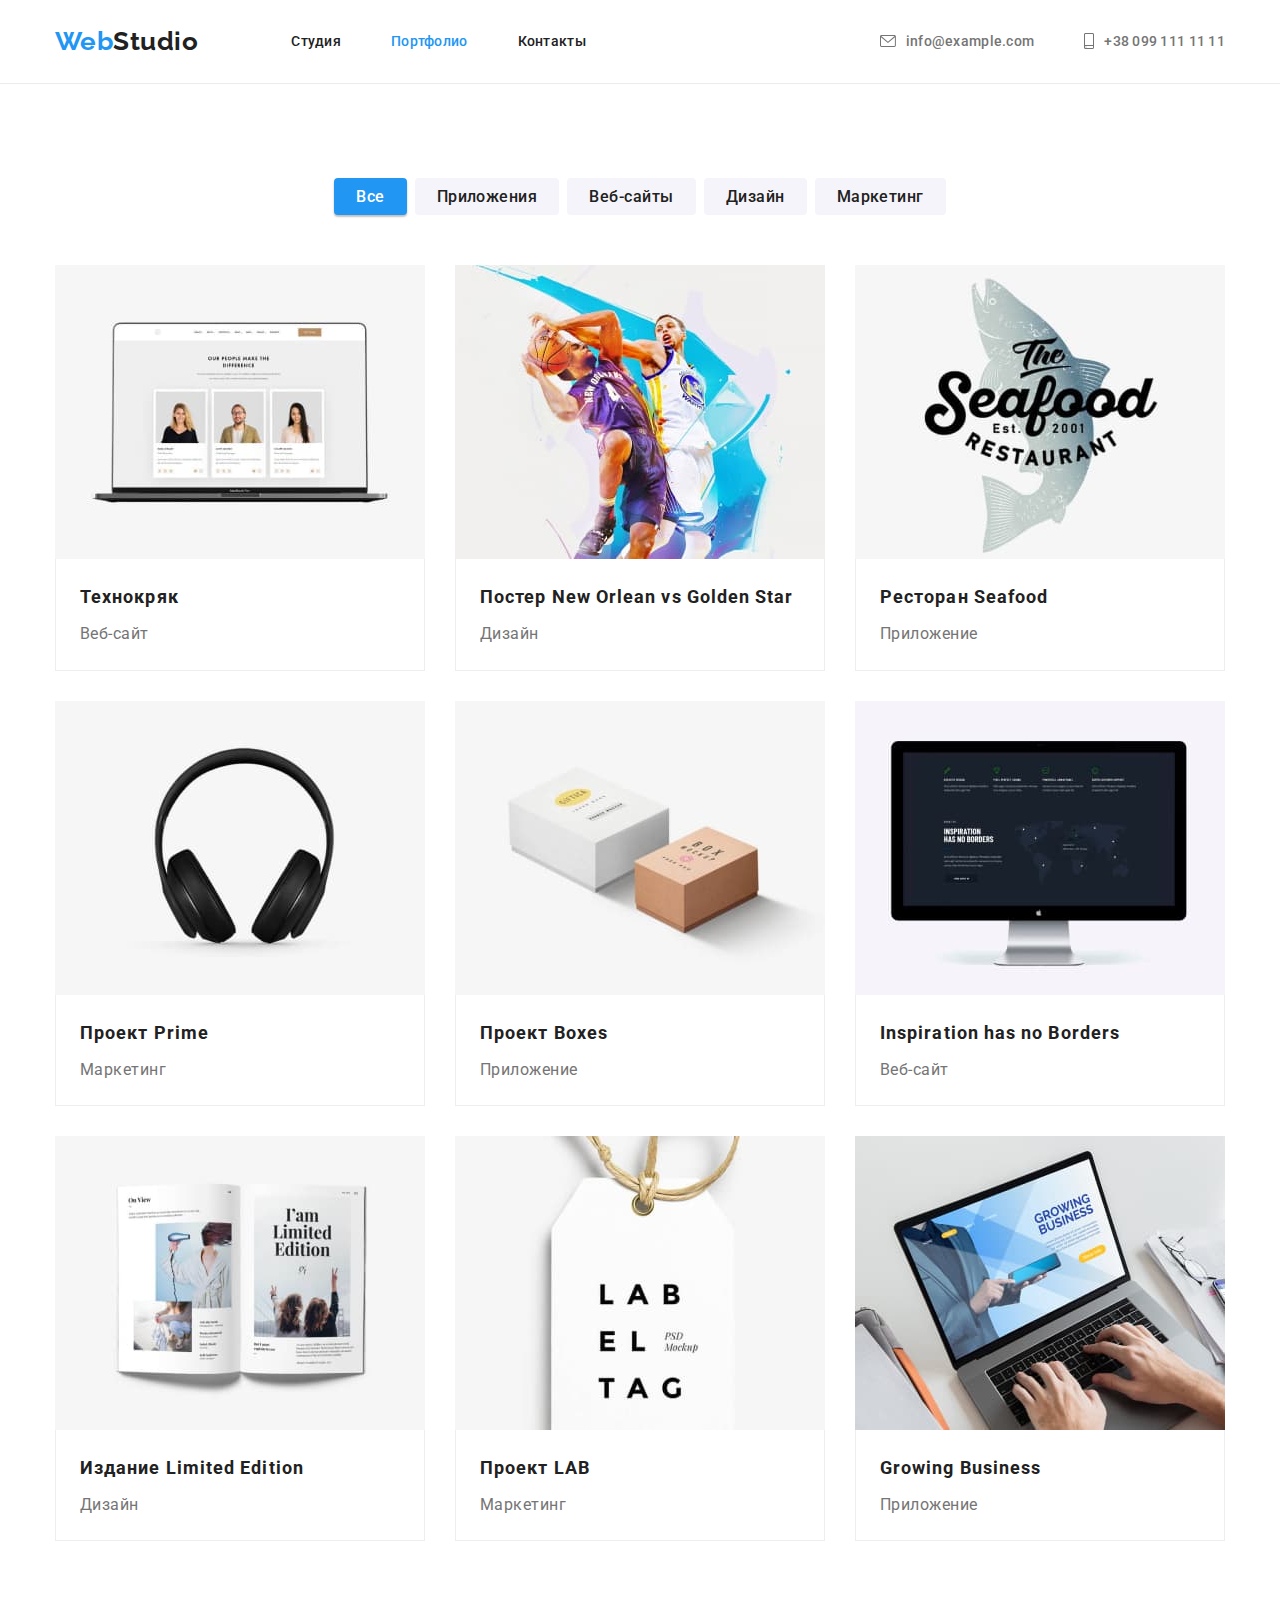
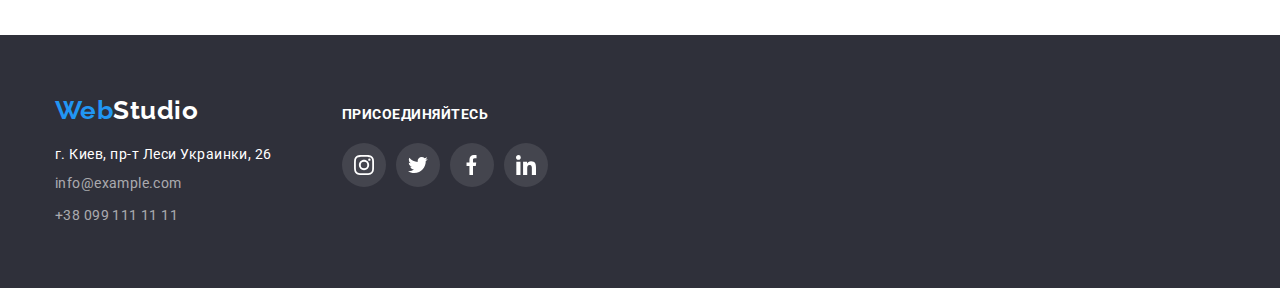
==== commit b799dafb: "dz-4" ====
--- a/portfolio.html
+++ b/portfolio.html
@@ -37,12 +37,18 @@
         <ul class="auth-nav list">
           <li class="auth-nav-content">
             <a href="mailto:info@example.com" class="auth-nav-link"
-              >info@example.com</a
+              ><svg class="auth-nav-svg" width="16px" height="12px">
+                <use href="./images/icons.svg#post"></use>
+              </svg>
+              info@example.com</a
             >
           </li>
           <li class="auth-nav-content">
-            <a href="tel:+380991111111" class="auth-nav-link"
-              >+38 099 111 11 11</a
+            <a href="tel:+380991111111" class="auth-nav-link">
+              <svg class="auth-nav-svg" width="10px" height="16px">
+                <use href="./images/icons.svg#smartphone"></use>
+              </svg>
+              +38 099 111 11 11</a
             >
           </li>
         </ul>
@@ -208,23 +214,58 @@
     </main>
     <!--Подвал-->
     <footer class="footer">
-      <div class="footer-heading container">
-        <a href="#" class="logo-footer"><span>Web</span>Studio</a>
-        <address class="address">
-          <p class="address-footer">г. Киев, пр-т Леси Украинки, 26</p>
-          <ul class="footer-info list">
-            <li class="link">
-              <a href="mailto:info@example.com" class="footer-info-link"
-                >info@example.com</a
-              >
-            </li>
-            <li class="link">
-              <a href="tel:+380991111111" class="footer-info-link"
-                >+38 099 111 11 11</a
-              >
-            </li>
-          </ul>
-        </address>
+      <div class="footer-flex container">
+        <div class="footer-heading">
+          <a href="#" class="logo-footer"><span>Web</span>Studio</a>
+          <address class="address">
+            <p class="address-footer">г. Киев, пр-т Леси Украинки, 26</p>
+            <ul class="footer-info list">
+              <li class="link">
+                <a href="mailto:info@example.com" class="footer-info-link"
+                  >info@example.com</a
+                >
+              </li>
+              <li class="link">
+                <a href="tel:+380991111111" class="footer-info-link"
+                  >+38 099 111 11 11</a
+                >
+              </li>
+            </ul>
+          </address>
+        </div>
+        <div class="footer-join">
+          <p class="join">присоединяйтесь</p>
+          <ul class="footer-links list">
+            <li>
+              <a class="footer-link" href="#">
+                <svg width="20px" height="20px">
+                  <use href="./images/icons.svg#inst"></use>
+                </svg>
+              </a>
+            </li>
+            <li>
+              <a class="footer-link" href="#">
+                <svg width="20px" height="20px">
+                  <use href="./images/icons.svg#twit"></use>
+                </svg>
+              </a>
+            </li>
+            <li>
+              <a class="footer-link" href="#">
+                <svg width="20px" height="20px">
+                  <use href="./images/icons.svg#fb"></use>
+                </svg>
+              </a>
+            </li>
+            <li>
+              <a class="footer-link" href="#">
+                <svg width="20px" height="20px">
+                  <use href="./images/icons.svg#in"></use>
+                </svg>
+              </a>
+            </li>
+          </ul>
+        </div>
       </div>
     </footer>
   </body>
--- a/css/styles.css
+++ b/css/styles.css
@@ -15,7 +15,7 @@
     box-sizing: inherit;
 }
 
-h1, h2, h3, p, ul {
+h1, h2, h3, p, ul, li {
     margin: 0;
     padding: 0;
 }
@@ -150,6 +150,10 @@
     margin-right: 0px;
 }
 
+.auth-nav-svg {
+    margin-right: 10px;
+}
+
 .auth-nav a {
     color: var(--primary-text-color);
     text-decoration: none;
@@ -157,9 +161,14 @@
     Font-size: 14px;
     Line-height: 1.33;
     Letter-spacing: 0.02em;
-}
-
-.auth-nav a:focus, .auth-nav a:hover {
+    align-items: center;
+    justify-content: center;
+    display: flex;
+    fill: var(--primary-text-color)
+}
+
+.auth-nav a:hover, .auth-nav a:focus {
+    fill: var(--accent);
     color: var(--accent);
 }
 
@@ -211,6 +220,61 @@
     background-color: #188CE8
 }
 
+/*Содержание сайта*/
+
+/*заголовок*/
+
+.heading {
+    background-color: var(--third-background-color);
+    height: 600px;
+    max-width: 1600px;
+    margin-left: auto;
+    margin-right: auto;
+    background-image: linear-gradient(to right, rgba(47, 48, 58, 0.4), rgba(47, 48, 58, 0.4)), url(../images/index/background_image.jpg);
+    background-repeat: no-repeat;
+    background-position: center;
+    padding-top: 200px;
+    padding-bottom: 200px;
+}
+
+.page-heading {
+    text-align: center;
+    margin: auto;
+}
+
+.page-title {
+    max-width: 696px;
+    margin: auto;
+    text-transform: uppercase;
+    color: var(--pirmary-background-color);
+    Font-size: 44px;
+    font-weight: 900;
+    Line-height: 1.37;
+    Letter-spacing: 0.06em;
+}
+
+.button-heading {
+    margin-top: 30px;
+    padding-top: 10px;
+    padding-bottom: 10px;
+    padding-left: 32px;
+    padding-right: 32px;
+    border-radius: 4px;
+    font-weight: 700;
+    Font-size: 16px;
+    Line-height: 1.9;
+    background-color: var(--accent);
+    color: var(--pirmary-background-color);
+    font-family: roboto, sans-serif;
+    letter-spacing: 0.06em;
+    cursor: pointer;
+    border: none;
+}
+
+.button-heading:hover, .button-heading:focus {
+    background-color: #188CE8
+}
+
 /*Наши преимущества*/
 
 .benefits {
@@ -227,11 +291,24 @@
     justify-content: space-around
 }
 
+.our-benefits-icon {
+    display: flex;
+    width: 270px;
+    height: 120px;
+    background-color: var(--secondary-background-color);
+    border-radius: 4px;
+}
+
+.our-benefits-svg {
+    margin: auto;
+}
+
 .our-benefits-heading li:last-child {
     margin-right: 0px;
 }
 
 .our-benefits-list {
+    margin-top: 30px;
     color: var(--secondary-text-color);
     font-weight: 700;
     Font-size: 14px;
@@ -292,11 +369,12 @@
 }
 
 .team-content {
-    padding: 30px 0;
+    padding-top: 30px;
 }
 
 .team-members {
     max-width: 270px;
+    box-shadow: 0px 2px 1px rgba(0, 0, 0, 0.2), 0px 1px 1px rgba(0, 0, 0, 0.14), 0px 1px 3px rgba(0, 0, 0, 0.12);
 }
 
 .our-team-heading {
@@ -332,6 +410,67 @@
     text-align: center;
 }
 
+.team-ul {
+    padding-bottom: 30px;
+    max-width: 206px;
+    display: flex;
+    margin-right: auto;
+    margin-left: auto;
+    margin-top: 16px;
+    justify-content: space-between;
+}
+
+.team-link {
+    padding: 12px;
+    border-radius: 50%;
+    fill: #AFB1B8;
+    display: flex;
+}
+
+.team-link:hover, .team-link:focus {
+    fill: var(--pirmary-background-color);
+    background-color: var(--accent);
+}
+
+/*Постоянные клиенты*/
+
+.clients {
+    font-weight: 700;
+    Font-size: 36px;
+    Line-height: 1.17;
+    color: var(--secondary-text-color);
+    text-align: center;
+}
+
+.clients-ul {
+    display: flex;
+    margin-top: 50px;
+}
+
+.clients-li {
+    margin-right: 30px;
+}
+
+.clients-li:last-child {
+    margin-right: 0px;
+}
+
+.clients-link {
+    width: 170px;
+    height: 92px;
+    border: 1px solid #AFB1B8;
+    border-radius: 4px;
+    display: flex;
+    align-items: center;
+    justify-content: center;
+    fill: #AFB1B8;
+}
+
+.clients-link:hover, .clients-link:focus {
+    fill: var(--accent);
+    border: 1px solid var(--accent);
+}
+
 /*Подвал*/
 
 .footer {
@@ -340,6 +479,11 @@
     padding-bottom: 60px;
 }
 
+.footer-flex {
+    display: flex;
+    align-items: baseline;
+}
+
 .logo-footer {
     color: var(--pirmary-background-color);
     Font-family: Raleway, sans-serif;
@@ -394,6 +538,37 @@
     line-height: 1.17;
 }
 
+.footer-join {
+    margin-left: 70px;
+}
+
+.join {
+    text-transform: uppercase;
+    font-weight: 700;
+    font-size: 14px;
+    line-height: 1.14;
+    letter-spacing: 0.03;
+}
+
+.footer-links {
+    display: flex;
+    margin-top: 20px;
+    width: 206px;
+    justify-content: space-between;
+}
+
+.footer-link {
+    padding: 12px;
+    border-radius: 50%;
+    display: flex;
+    fill: var(--pirmary-background-color);
+    background-color: rgba(255, 255, 255, 0.1)
+}
+
+.footer-link:hover, .footer-link:focus {
+    background-color: var(--accent);
+}
+
 /*-----------------------------------------------*/
 
 /*Портфолио*/
@@ -407,7 +582,7 @@
 }
 
 .filter {
-    padding-bottom: 50px;
+    margin-bottom: 50px;
     display: flex;
     justify-content: center;
 }
@@ -437,6 +612,7 @@
 .filter-button:hover {
     color: var(--pirmary-background-color);
     background-color: var(--accent);
+    box-shadow: 0px 2px 2px rgba(0, 0, 0, 0.12), 0px 2px 1px rgba(0, 0, 0, 0.08), 0px 1px 3px rgba(0, 0, 0, 0.1);
 }
 
 .filter-button-page {
@@ -451,6 +627,7 @@
     font-size: 16px;
     line-height: 1.6;
     letter-spacing: 0.03em;
+    box-shadow: 0px 2px 2px rgba(0, 0, 0, 0.12), 0px 2px 1px rgba(0, 0, 0, 0.08), 0px 1px 3px rgba(0, 0, 0, 0.1);
 }
 
 .our-work {
@@ -469,6 +646,10 @@
     flex-basis: calc(100% /3 - 30px);
     margin-top: 30px;
     margin-left: 30px;
+}
+
+.our-work-link:hover {
+    box-shadow: 1px 6px 4px rgba(0, 0, 0, 0.16), 0px 4px 4px rgba(0, 0, 0, 0.06), 0px 1px 1px rgba(0, 0, 0, 0.12);
 }
 
 .poster-title {
